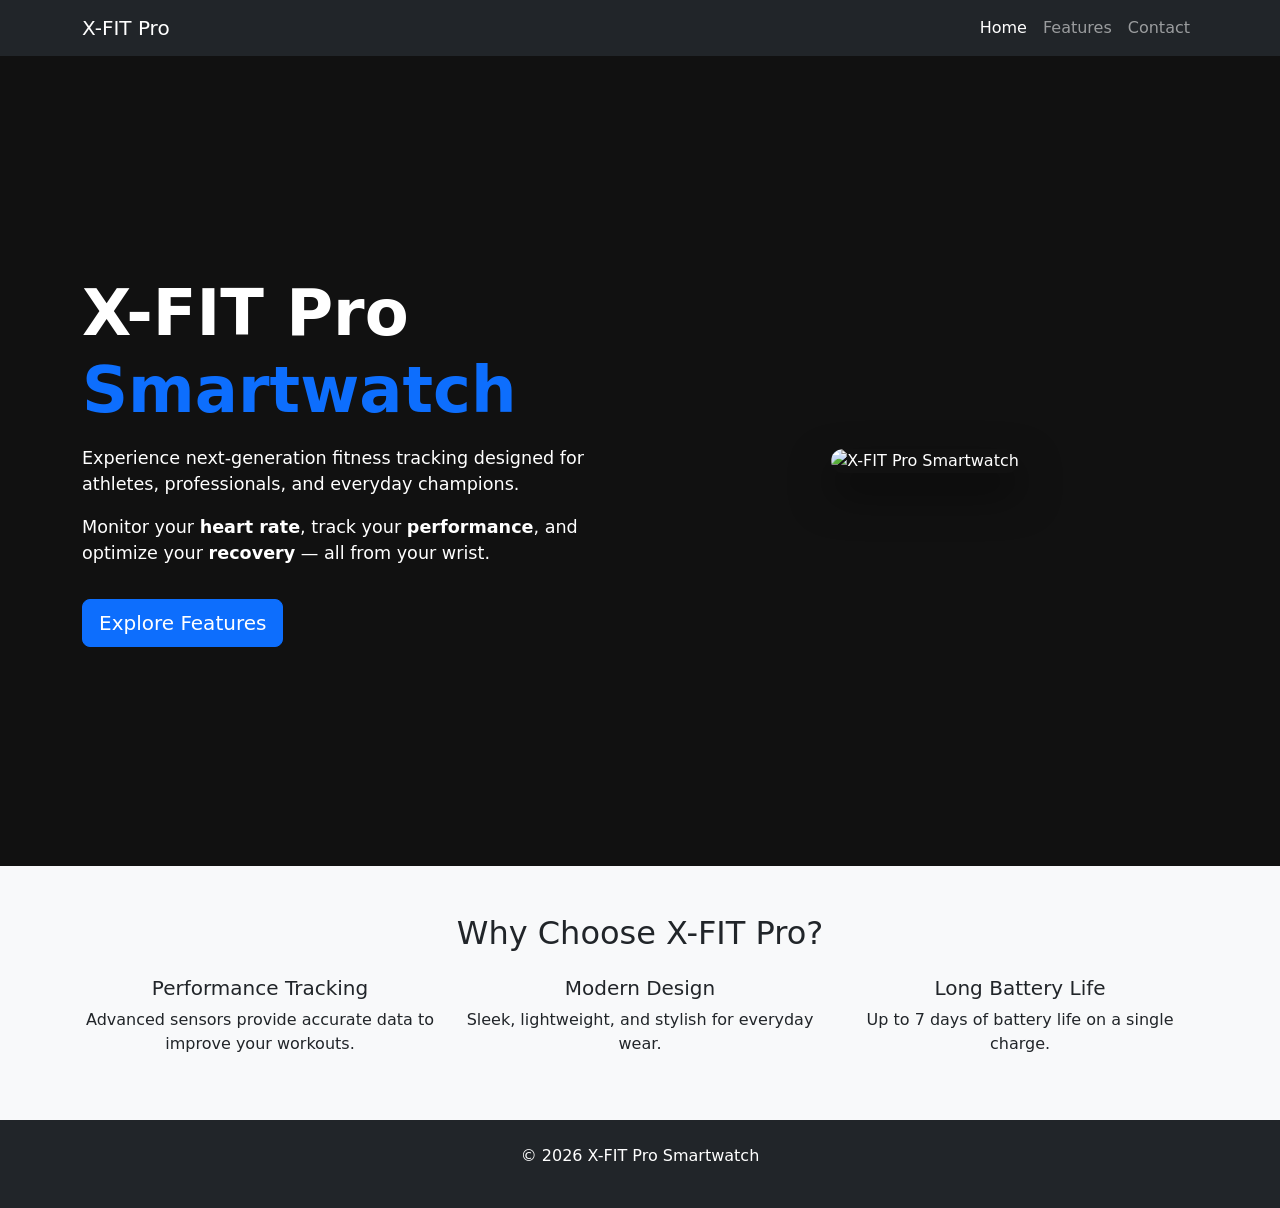
==== index.html @ 548c5632 "Add files via upload" ====
<!DOCTYPE html>
<html>
<head>
    <title>X-FIT Pro Smartwatch</title>
    <meta name="viewport" content="width=device-width, initial-scale=1">

    <link href="https://cdn.jsdelivr.net/npm/bootstrap@5.3.2/dist/css/bootstrap.min.css" rel="stylesheet">
    <link rel="stylesheet" href="styles.css">
</head>
<body>

<nav class="navbar navbar-expand-lg navbar-dark bg-dark">
    <div class="container">
        <a class="navbar-brand" href="index.html">X-FIT Pro</a>

        <button class="navbar-toggler" type="button" data-bs-toggle="collapse" data-bs-target="#navbarNav">
            <span class="navbar-toggler-icon"></span>
        </button>

        <div class="collapse navbar-collapse" id="navbarNav">
            <div class="navbar-nav ms-auto">
                <a class="nav-link active" href="index.html">Home</a>
                <a class="nav-link" href="features.html">Features</a>
                <a class="nav-link" href="contact.html">Contact</a>
            </div>
        </div>
    </div>
</nav>

<section class="hero text-white d-flex align-items-center">
    <div class="container">
        <div class="row align-items-center">
            
            <div class="col-md-6 text-center text-md-start">
                    <h1 class="display-3 fw-bold">
                        X-FIT Pro<br>
                        <span class="text-primary">Smartwatch</span>
                    </h1>

                <p class="lead mt-3">
                    Experience <strong>next-generation fitness tracking</strong> designed for 
                    athletes, professionals, and everyday champions.
                </p>

                <p>
                    Monitor your <strong>heart rate</strong>, track your <strong>performance</strong>, 
                    and optimize your <strong>recovery</strong> — all from your wrist.
                </p>

                <a href="features.html" class="btn btn-primary btn-lg mt-3">
                    Explore Features
                </a>
            </div>

            <div class="col-md-6 text-center">
                <img src="https://images.unsplash.com/photo-1546868871-7041f2a55e12"
                    class="img-fluid"
                    alt="X-FIT Pro Smartwatch">
            </div>

        </div>
    </div>
</section>

<section class="py-5 bg-light">
    <div class="container text-center">
        <h2 class="mb-4">Why Choose X-FIT Pro?</h2>

        <div class="row">
            <div class="col-md-4">
                <h5>Performance Tracking</h5>
                <p>Advanced sensors provide accurate data to improve your workouts.</p>
            </div>

            <div class="col-md-4">
                <h5>Modern Design</h5>
                <p>Sleek, lightweight, and stylish for everyday wear.</p>
            </div>

            <div class="col-md-4">
                <h5>Long Battery Life</h5>
                <p>Up to 7 days of battery life on a single charge.</p>
            </div>
        </div>
    </div>
</section>

<footer class="bg-dark text-white text-center p-4">
    <p>© 2026 X-FIT Pro Smartwatch</p>
</footer>

<script src="https://cdn.jsdelivr.net/npm/bootstrap@5.3.2/dist/js/bootstrap.bundle.min.js"></script>

<script src="https://cdn.jsdelivr.net/npm/bootstrap@5.3.2/dist/js/bootstrap.bundle.min.js"></script>

<script>
    const faders = document.querySelectorAll('.fade-in');

    const appearOptions = {
        threshold: 0.3
    };

    const appearOnScroll = new IntersectionObserver(function(
        entries,
        appearOnScroll
    ) {
        entries.forEach(entry => {
            if (!entry.isIntersecting) {
                return;
            } else {
                entry.target.classList.add('show');
                appearOnScroll.unobserve(entry.target);
            }
        });
    }, appearOptions);

    faders.forEach(fader => {
        appearOnScroll.observe(fader);
    });
</script>

</body>
</html>
---- styles.css ----
.hero {
    min-height: 90vh;
    background-color: #111;
    padding: 60px 0;
    display: flex;
    align-items: center;
}

.hero img {
    max-height: 400px;
}

.hero h1 {
    font-weight: 700;
}

.hero p {
    font-size: 1.1rem;
}

.hero img {
    max-height: 400px;
    border-radius: 25px;
    box-shadow: 0 20px 40px rgba(0, 0, 0, 0.5);
    animation: float 4s ease-in-out infinite;
    transition: transform 0.4s ease, filter 0.4s ease;
}

/* Floating animation */
@keyframes float {
    0% {
        transform: translateY(0px);
    }
    50% {
        transform: translateY(-15px);
    }
    100% {
        transform: translateY(0px);
    }
}

/* Hover interaction */
.hero img:hover {
    transform: translateY(-15px) scale(1.08) rotate(-3deg);
    filter: drop-shadow(0 15px 30px rgba(0,0,0,0.6));
}

/* General Card Styling */
.card {
    border: none;
    border-radius: 20px;
    box-shadow: 0 15px 30px rgba(0, 0, 0, 0.08);
    transition: all 0.3s ease;
}

/* Hover effect */
.card:hover {
    transform: translateY(-10px);
    box-shadow: 0 25px 45px rgba(0, 0, 0, 0.15);
}

/* Feature card specific */
.feature-card {
    background: #ffffff;
}

/* Pricing card highlight */
.pricing-card {
    background: #111;
    color: white;
}

.pricing-card .text-muted {
    color: #ccc !important;
}
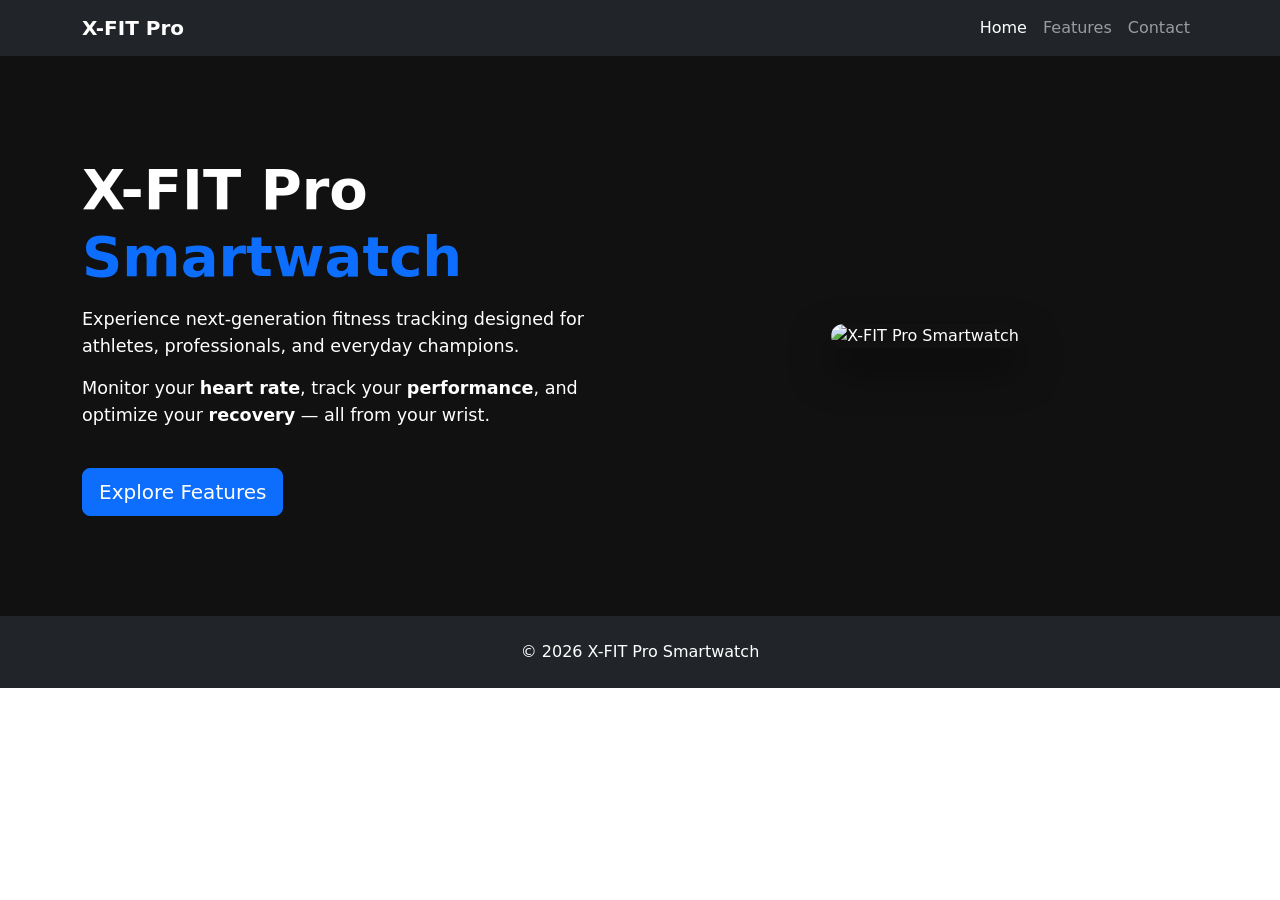
==== commit 45e0fc30: "Add files via upload" ====
--- a/index.html
+++ b/index.html
@@ -4,16 +4,28 @@
     <title>X-FIT Pro Smartwatch</title>
     <meta name="viewport" content="width=device-width, initial-scale=1">
 
+    <!-- Bootstrap CSS -->
     <link href="https://cdn.jsdelivr.net/npm/bootstrap@5.3.2/dist/css/bootstrap.min.css" rel="stylesheet">
+
+    <!-- Bootstrap Icons -->
+    <link rel="stylesheet" href="https://cdn.jsdelivr.net/npm/bootstrap-icons@1.11.1/font/bootstrap-icons.css">
+
     <link rel="stylesheet" href="styles.css">
 </head>
+
 <body>
 
-<nav class="navbar navbar-expand-lg navbar-dark bg-dark">
+<!-- NAVBAR -->
+<nav class="navbar navbar-expand-md navbar-dark bg-dark">
     <div class="container">
-        <a class="navbar-brand" href="index.html">X-FIT Pro</a>
+        <a class="navbar-brand fw-bold" href="index.html">X-FIT Pro</a>
 
-        <button class="navbar-toggler" type="button" data-bs-toggle="collapse" data-bs-target="#navbarNav">
+        <button class="navbar-toggler" type="button"
+                data-bs-toggle="collapse"
+                data-bs-target="#navbarNav"
+                aria-controls="navbarNav"
+                aria-expanded="false"
+                aria-label="Toggle navigation">
             <span class="navbar-toggler-icon"></span>
         </button>
 
@@ -27,97 +39,48 @@
     </div>
 </nav>
 
-<section class="hero text-white d-flex align-items-center">
+<!-- HERO -->
+<section class="hero text-white">
     <div class="container">
         <div class="row align-items-center">
-            
-            <div class="col-md-6 text-center text-md-start">
-                    <h1 class="display-3 fw-bold">
-                        X-FIT Pro<br>
-                        <span class="text-primary">Smartwatch</span>
-                    </h1>
+
+            <div class="col-lg-6 text-center text-lg-start">
+                <h1 class="display-4 fw-bold">
+                    X-FIT Pro<br>
+                    <span class="text-primary">Smartwatch</span>
+                </h1>
 
                 <p class="lead mt-3">
-                    Experience <strong>next-generation fitness tracking</strong> designed for 
-                    athletes, professionals, and everyday champions.
+                    Experience <strong>next-generation fitness tracking</strong> 
+                    designed for athletes, professionals, and everyday champions.
                 </p>
 
                 <p>
-                    Monitor your <strong>heart rate</strong>, track your <strong>performance</strong>, 
-                    and optimize your <strong>recovery</strong> — all from your wrist.
+                    Monitor your <strong>heart rate</strong>, track your 
+                    <strong>performance</strong>, and optimize your 
+                    <strong>recovery</strong> — all from your wrist.
                 </p>
 
-                <a href="features.html" class="btn btn-primary btn-lg mt-3">
+                <a href="features.html" class="btn btn-primary btn-lg mt-4">
                     Explore Features
                 </a>
             </div>
 
-            <div class="col-md-6 text-center">
+            <div class="col-lg-6 text-center mt-5 mt-lg-0">
                 <img src="https://images.unsplash.com/photo-1546868871-7041f2a55e12"
-                    class="img-fluid"
-                    alt="X-FIT Pro Smartwatch">
+                     class="img-fluid hero-img"
+                     alt="X-FIT Pro Smartwatch">
             </div>
 
         </div>
     </div>
 </section>
 
-<section class="py-5 bg-light">
-    <div class="container text-center">
-        <h2 class="mb-4">Why Choose X-FIT Pro?</h2>
-
-        <div class="row">
-            <div class="col-md-4">
-                <h5>Performance Tracking</h5>
-                <p>Advanced sensors provide accurate data to improve your workouts.</p>
-            </div>
-
-            <div class="col-md-4">
-                <h5>Modern Design</h5>
-                <p>Sleek, lightweight, and stylish for everyday wear.</p>
-            </div>
-
-            <div class="col-md-4">
-                <h5>Long Battery Life</h5>
-                <p>Up to 7 days of battery life on a single charge.</p>
-            </div>
-        </div>
-    </div>
-</section>
-
 <footer class="bg-dark text-white text-center p-4">
-    <p>© 2026 X-FIT Pro Smartwatch</p>
+    <p class="mb-0">© 2026 X-FIT Pro Smartwatch</p>
 </footer>
 
 <script src="https://cdn.jsdelivr.net/npm/bootstrap@5.3.2/dist/js/bootstrap.bundle.min.js"></script>
 
-<script src="https://cdn.jsdelivr.net/npm/bootstrap@5.3.2/dist/js/bootstrap.bundle.min.js"></script>
-
-<script>
-    const faders = document.querySelectorAll('.fade-in');
-
-    const appearOptions = {
-        threshold: 0.3
-    };
-
-    const appearOnScroll = new IntersectionObserver(function(
-        entries,
-        appearOnScroll
-    ) {
-        entries.forEach(entry => {
-            if (!entry.isIntersecting) {
-                return;
-            } else {
-                entry.target.classList.add('show');
-                appearOnScroll.unobserve(entry.target);
-            }
-        });
-    }, appearOptions);
-
-    faders.forEach(fader => {
-        appearOnScroll.observe(fader);
-    });
-</script>
-
 </body>
 </html>
--- a/styles.css
+++ b/styles.css
@@ -1,13 +1,18 @@
-.hero {
-    min-height: 90vh;
-    background-color: #111;
-    padding: 60px 0;
-    display: flex;
-    align-items: center;
+html {
+    scroll-behavior: smooth;
 }
 
-.hero img {
-    max-height: 400px;
+/* HERO */
+.hero {
+    background-color: #111;
+    padding: 100px 0;
+}
+
+@media (max-width: 768px) {
+    .hero {
+        padding: 70px 20px;
+        text-align: center;
+    }
 }
 
 .hero h1 {
@@ -18,53 +23,41 @@
     font-size: 1.1rem;
 }
 
-.hero img {
-    max-height: 400px;
-    border-radius: 25px;
+.hero-img {
+    width: 100%;
+    max-width: 340px;
+    border-radius: 30px;
     box-shadow: 0 20px 40px rgba(0, 0, 0, 0.5);
     animation: float 4s ease-in-out infinite;
-    transition: transform 0.4s ease, filter 0.4s ease;
+}
+
+/* Space on mobile */
+@media (max-width: 992px) {
+    .hero-img {
+        margin-top: 40px;
+    }
 }
 
 /* Floating animation */
 @keyframes float {
-    0% {
-        transform: translateY(0px);
-    }
-    50% {
-        transform: translateY(-15px);
-    }
-    100% {
-        transform: translateY(0px);
-    }
+    0% { transform: translateY(0px); }
+    50% { transform: translateY(-12px); }
+    100% { transform: translateY(0px); }
 }
 
-/* Hover interaction */
-.hero img:hover {
-    transform: translateY(-15px) scale(1.08) rotate(-3deg);
-    filter: drop-shadow(0 15px 30px rgba(0,0,0,0.6));
-}
-
-/* General Card Styling */
+/* CARDS */
 .card {
     border: none;
     border-radius: 20px;
     box-shadow: 0 15px 30px rgba(0, 0, 0, 0.08);
-    transition: all 0.3s ease;
+    transition: 0.3s ease;
 }
 
-/* Hover effect */
 .card:hover {
-    transform: translateY(-10px);
+    transform: translateY(-8px);
     box-shadow: 0 25px 45px rgba(0, 0, 0, 0.15);
 }
 
-/* Feature card specific */
-.feature-card {
-    background: #ffffff;
-}
-
-/* Pricing card highlight */
 .pricing-card {
     background: #111;
     color: white;
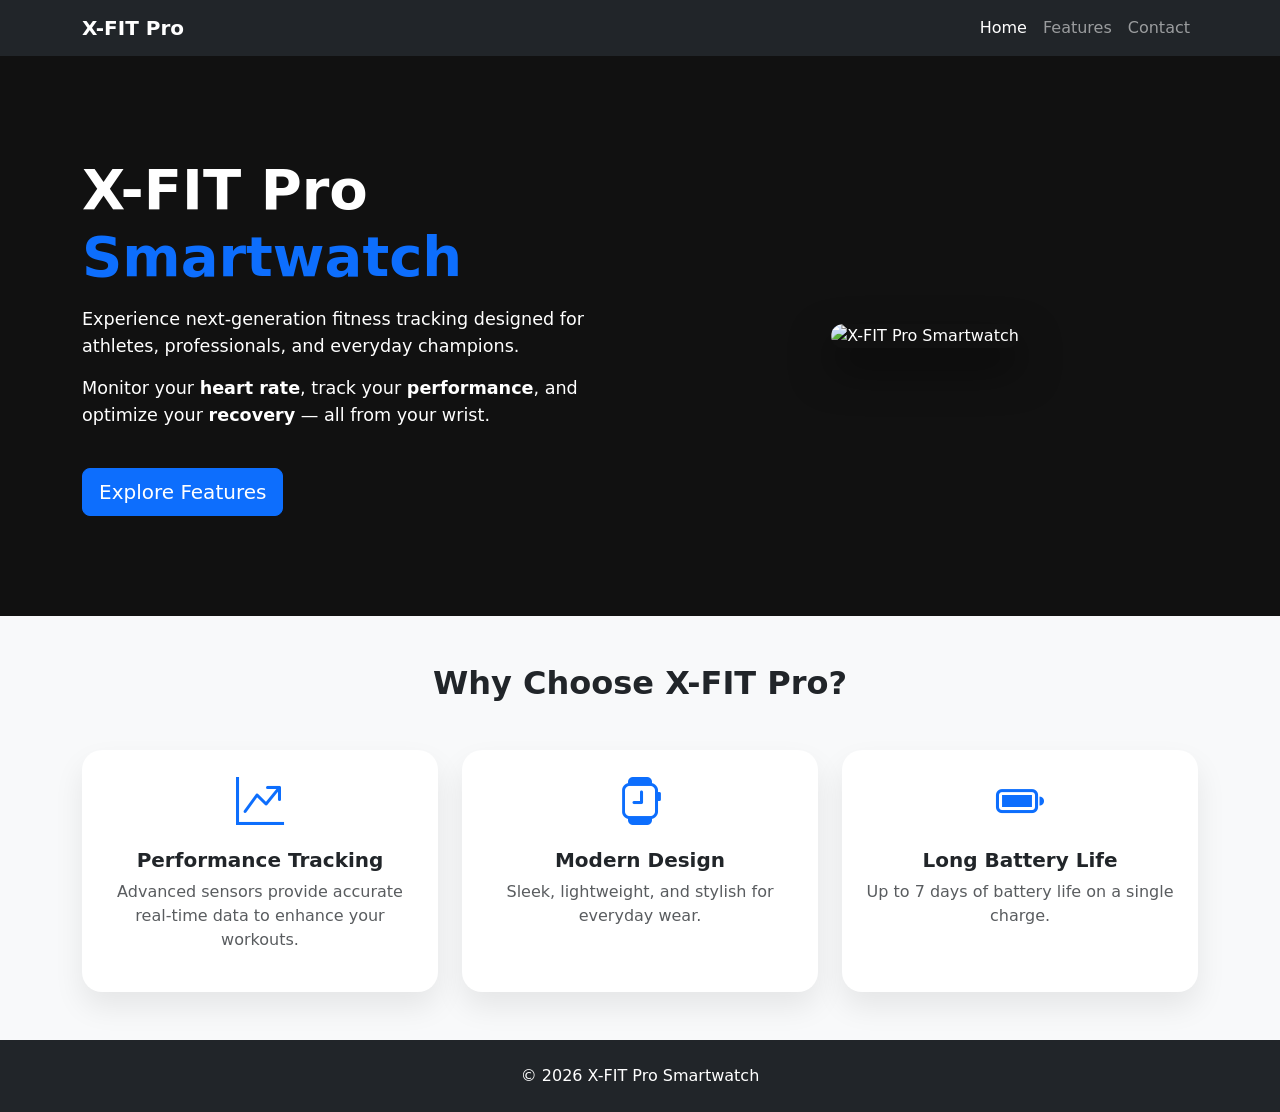
==== commit 6d22c257: "Add files via upload" ====
--- a/index.html
+++ b/index.html
@@ -76,6 +76,48 @@
     </div>
 </section>
 
+<!-- WHY CHOOSE SECTION -->
+<section class="py-5 bg-light">
+    <div class="container text-center">
+        <h2 class="fw-bold mb-5">Why Choose X-FIT Pro?</h2>
+
+        <div class="row g-4">
+
+            <div class="col-md-4">
+                <div class="card h-100 p-4">
+                    <i class="bi bi-graph-up-arrow display-5 text-primary mb-3"></i>
+                    <h5 class="fw-bold">Performance Tracking</h5>
+                    <p class="text-muted">
+                        Advanced sensors provide accurate real-time data to enhance your workouts.
+                    </p>
+                </div>
+            </div>
+
+            <div class="col-md-4">
+                <div class="card h-100 p-4">
+                    <i class="bi bi-smartwatch display-5 text-primary mb-3"></i>
+                    <h5 class="fw-bold">Modern Design</h5>
+                    <p class="text-muted">
+                        Sleek, lightweight, and stylish for everyday wear.
+                    </p>
+                </div>
+            </div>
+
+            <div class="col-md-4">
+                <div class="card h-100 p-4">
+                    <i class="bi bi-battery-full display-5 text-primary mb-3"></i>
+                    <h5 class="fw-bold">Long Battery Life</h5>
+                    <p class="text-muted">
+                        Up to 7 days of battery life on a single charge.
+                    </p>
+                </div>
+            </div>
+
+        </div>
+    </div>
+</section>
+
+<!-- FOOTER -->
 <footer class="bg-dark text-white text-center p-4">
     <p class="mb-0">© 2026 X-FIT Pro Smartwatch</p>
 </footer>
